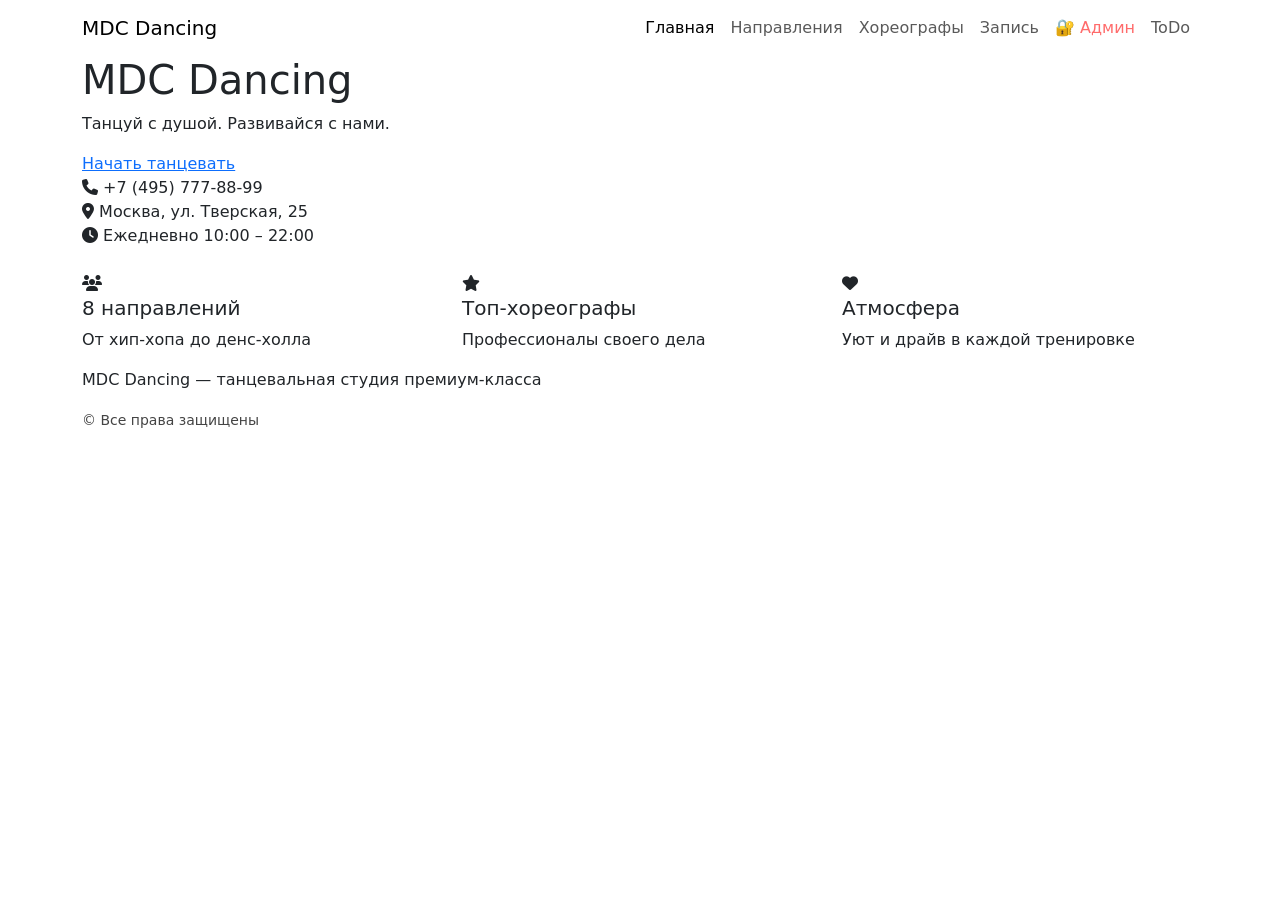
==== index.html @ 261392bf "Add files via upload" ====
<!DOCTYPE html>
<html lang="ru">
<head>
    <meta charset="UTF-8">
    <meta name="viewport" content="width=device-width, initial-scale=1.0">
    <title>MDC Dancing - Главная</title>
    <link rel="manifest" href="/mdc-dancing/manifest.json">
    <link href="https://cdn.jsdelivr.net/npm/bootstrap@5.3.0/dist/css/bootstrap.min.css" rel="stylesheet">
    <link rel="stylesheet" href="https://cdnjs.cloudflare.com/ajax/libs/font-awesome/6.4.0/css/all.min.css">
    <link rel="stylesheet" href="css/style.css">
</head>
<body>

    <nav class="navbar navbar-expand-lg">
        <div class="container">
            <a class="navbar-brand" href="index.html">MDC <span>Dancing</span></a>
            <button class="navbar-toggler" type="button" data-bs-toggle="collapse" data-bs-target="#navMenu">
                <span class="navbar-toggler-icon"></span>
            </button>
            <div class="collapse navbar-collapse" id="navMenu">
                <ul class="navbar-nav ms-auto">
                    <li class="nav-item"><a class="nav-link active" href="index.html">Главная</a></li>
                    <li class="nav-item"><a class="nav-link" href="styles.html">Направления</a></li>
                    <li class="nav-item"><a class="nav-link" href="choreographers.html">Хореографы</a></li>
                    <li class="nav-item"><a class="nav-link" href="booking.html">Запись</a></li>
                    <li class="nav-item"><a class="nav-link" href="php/admin.php" style="color: #ff6b6b !important;">🔐 Админ</a></li>
                    <li class="nav-item"><a class="nav-link" href="todo.html">ToDo</a></li>
                </ul>
            </div>
        </div>
    </nav>

    <div class="container">

        <div class="hero">
            <h1>MDC <span>Dancing</span></h1>
            <p>Танцуй с душой. Развивайся с нами.</p>
            <a href="styles.html" class="btn-start">Начать танцевать</a>
        </div>
        
        <!-- Контакты на главной -->
        <div class="contacts-block">
            <div class="contact-item">
                <i class="fas fa-phone"></i>
                <span>+7 (495) 777-88-99</span>
            </div>
            <div class="contact-item">
                <i class="fas fa-map-marker-alt"></i>
                <span>Москва, ул. Тверская, 25</span>
            </div>
            <div class="contact-item">
                <i class="fas fa-clock"></i>
                <span>Ежедневно 10:00 – 22:00</span>
            </div>
        </div>
        
        <div class="row mt-4">
            <div class="col-md-4">
                <div class="style-card">
                    <div class="icon"><i class="fas fa-users"></i></div>
                    <h5>8 направлений</h5>
                    <p>От хип-хопа до денс-холла</p>
                    <div class="hover-line"></div>
                </div>
            </div>
            <div class="col-md-4">
                <div class="style-card">
                    <div class="icon"><i class="fas fa-star"></i></div>
                    <h5>Топ-хореографы</h5>
                    <p>Профессионалы своего дела</p>
                    <div class="hover-line"></div>
                </div>
            </div>
            <div class="col-md-4">
                <div class="style-card">
                    <div class="icon"><i class="fas fa-heart"></i></div>
                    <h5>Атмосфера</h5>
                    <p>Уют и драйв в каждой тренировке</p>
                    <div class="hover-line"></div>
                </div>
            </div>
        </div>

    </div>

    <footer>
        <div class="container">
            <p>MDC <span>Dancing</span> — танцевальная студия премиум-класса</p>
            <small style="color: #444;">© <span id="currentYear"></span> Все права защищены</small>
        </div>
    </footer>

    <script src="https://cdn.jsdelivr.net/npm/bootstrap@5.3.0/dist/js/bootstrap.bundle.min.js"></script>
    <script src="js/main.js"></script>
    <script>
    if ('serviceWorker' in navigator) {
        navigator.serviceWorker.register('/mdc-dancing/sw.js')
            .then(() => console.log('✅ Service Worker зарегистрирован успешно!'))
            .catch(() => console.log('❌ Ошибка регистрации Service Worker'));
    }
    </script>
</body>
</html>
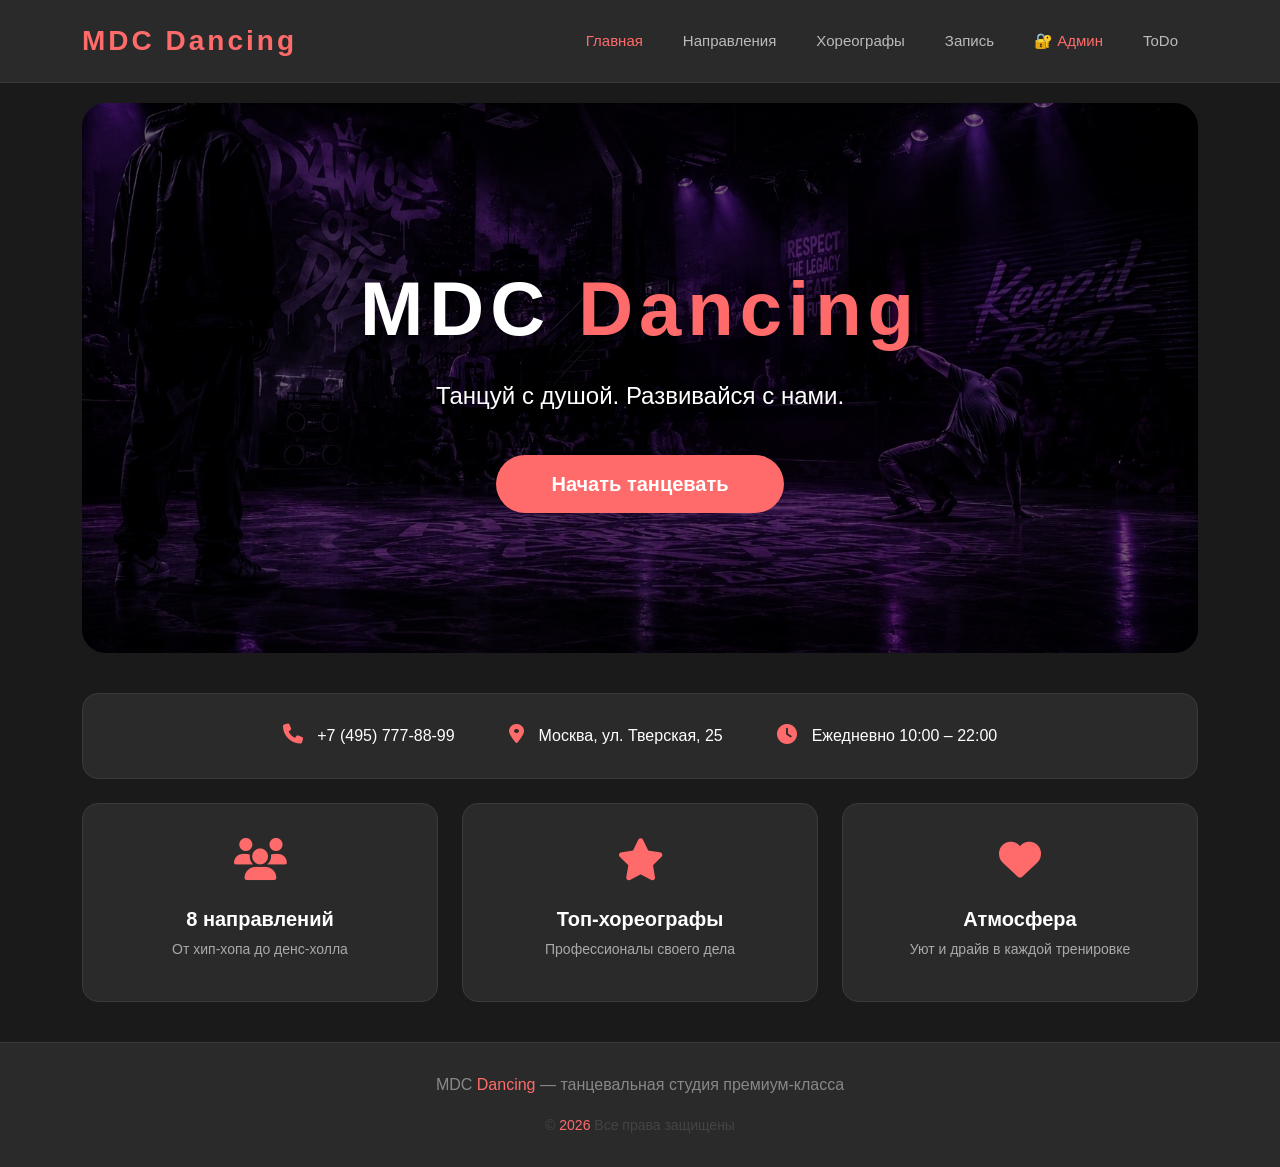
==== commit 9ef78ee3: "Update index.html" ====
--- a/index.html
+++ b/index.html
@@ -4,7 +4,7 @@
     <meta charset="UTF-8">
     <meta name="viewport" content="width=device-width, initial-scale=1.0">
     <title>MDC Dancing - Главная</title>
-    <link rel="manifest" href="/mdc-dancing/manifest.json">
+    <link rel="manifest" href="/manifest.json">
     <link href="https://cdn.jsdelivr.net/npm/bootstrap@5.3.0/dist/css/bootstrap.min.css" rel="stylesheet">
     <link rel="stylesheet" href="https://cdnjs.cloudflare.com/ajax/libs/font-awesome/6.4.0/css/all.min.css">
     <link rel="stylesheet" href="css/style.css">
@@ -100,4 +100,4 @@
     }
     </script>
 </body>
-</html>+</html>
--- a/css/style.css
+++ b/css/style.css
@@ -0,0 +1,283 @@
+/* Тёмно-серая тема с фоновым изображением */
+body {
+    background: #1a1a1a;
+    color: #e8e8e8;
+    font-family: 'Segoe UI', Tahoma, Geneva, Verdana, sans-serif;
+}
+
+/* Шапка */
+.navbar {
+    background: #2a2a2a !important;
+    border-bottom: 1px solid #3a3a3a;
+    padding: 15px 0;
+}
+.navbar-brand {
+    font-size: 28px;
+    font-weight: 800;
+    letter-spacing: 3px;
+    color: #ff6b6b !important;
+}
+.navbar-brand span {
+    color: #ff6b6b;
+}
+.nav-link {
+    color: #bbbbbb !important;
+    font-weight: 500;
+    margin: 0 12px;
+    transition: 0.3s;
+    font-size: 15px;
+}
+.nav-link:hover, .nav-link.active {
+    color: #ff6b6b !important;
+}
+
+/* Главная с фоновым изображением */
+.hero {
+    text-align: center;
+    padding: 140px 0 120px;
+    background-image: url('../images/dance-bg.jpg');
+    background-size: cover;
+    background-position: center;
+    background-repeat: no-repeat;
+    border-radius: 24px;
+    margin: 20px 0 40px;
+    position: relative;
+    min-height: 550px;
+    display: flex;
+    flex-direction: column;
+    justify-content: center;
+    align-items: center;
+}
+
+/* Затемнение для читаемости текста */
+.hero::before {
+    content: '';
+    position: absolute;
+    top: 0;
+    left: 0;
+    right: 0;
+    bottom: 0;
+    background: rgba(0, 0, 0, 0.55);
+    border-radius: 24px;
+}
+
+/* Текст поверх затемнения */
+.hero h1,
+.hero p,
+.hero .btn-start {
+    position: relative;
+    z-index: 1;
+}
+
+.hero h1 {
+    font-size: 76px;
+    font-weight: 900;
+    letter-spacing: 6px;
+    color: #ffffff;
+    text-shadow: 0 4px 30px rgba(0, 0, 0, 0.6);
+}
+.hero h1 span {
+    color: #ff6b6b;
+}
+.hero p {
+    font-size: 24px;
+    color: #ffffff;
+    margin-top: 15px;
+    text-shadow: 0 2px 15px rgba(0, 0, 0, 0.6);
+}
+.btn-start {
+    background: #ff6b6b;
+    color: #fff;
+    border: none;
+    padding: 14px 55px;
+    border-radius: 50px;
+    font-weight: 600;
+    font-size: 20px;
+    margin-top: 25px;
+    transition: 0.3s;
+    text-decoration: none;
+    display: inline-block;
+    position: relative;
+    z-index: 1;
+}
+.btn-start:hover {
+    background: #ff5252;
+    transform: scale(1.05);
+    color: #fff;
+}
+
+/* Карточки направлений */
+.section-title {
+    font-size: 36px;
+    font-weight: 700;
+    margin-bottom: 35px;
+    border-left: 4px solid #ff6b6b;
+    padding-left: 20px;
+    color: #ffffff;
+}
+.section-title span {
+    color: #ff6b6b;
+}
+
+.style-card {
+    background: #2a2a2a;
+    border: 1px solid #3a3a3a;
+    border-radius: 16px;
+    padding: 25px 20px;
+    text-align: center;
+    transition: 0.3s;
+    cursor: pointer;
+    height: 100%;
+    position: relative;
+    overflow: hidden;
+}
+.style-card:hover {
+    transform: translateY(-8px);
+    border-color: #ff6b6b;
+    box-shadow: 0 10px 30px rgba(255, 107, 107, 0.15);
+}
+.style-card .icon {
+    font-size: 42px;
+    color: #ff6b6b;
+    margin-bottom: 15px;
+}
+.style-card h5 {
+    color: #ffffff;
+    font-weight: 700;
+    font-size: 20px;
+}
+.style-card p {
+    color: #aaaaaa;
+    font-size: 14px;
+    margin-top: 8px;
+}
+.style-card .hover-line {
+    position: absolute;
+    bottom: 0;
+    left: 0;
+    width: 100%;
+    height: 3px;
+    background: #ff6b6b;
+    transform: scaleX(0);
+    transition: 0.3s;
+}
+.style-card:hover .hover-line {
+    transform: scaleX(1);
+}
+
+/* Цены на занятия */
+.pricing {
+    margin-top: 15px;
+    display: flex;
+    flex-direction: column;
+    gap: 4px;
+}
+.price-single {
+    color: #ff6b6b;
+    font-weight: 600;
+    font-size: 15px;
+}
+.price-pack {
+    color: #999999;
+    font-size: 13px;
+}
+.price-pack::before {
+    content: "• ";
+    color: #ff6b6b;
+}
+
+/* Хореографы */
+.choreographer-card {
+    background: #2a2a2a;
+    border: 1px solid #3a3a3a;
+    border-radius: 16px;
+    padding: 20px;
+    margin-bottom: 20px;
+    transition: 0.3s;
+    display: flex;
+    align-items: center;
+    gap: 20px;
+}
+.choreographer-card:hover {
+    border-color: #ff6b6b;
+    background: #323232;
+}
+.choreographer-card .avatar {
+    width: 60px;
+    height: 60px;
+    border-radius: 50%;
+    background: #3a3a3a;
+    display: flex;
+    align-items: center;
+    justify-content: center;
+    font-size: 26px;
+    color: #ff6b6b;
+    flex-shrink: 0;
+    overflow: hidden;
+}
+.choreographer-card .info h5 {
+    color: #ffffff;
+    margin: 0;
+    font-weight: 600;
+}
+.choreographer-card .info .style-tag {
+    color: #ff6b6b;
+    font-size: 14px;
+    font-weight: 500;
+}
+.choreographer-card .info p {
+    color: #aaaaaa;
+    font-size: 14px;
+    margin: 5px 0 0;
+}
+
+/* Контакты на главной */
+.contacts-block {
+    background: #2a2a2a;
+    border: 1px solid #3a3a3a;
+    border-radius: 16px;
+    padding: 30px;
+    margin-top: 40px;
+    text-align: center;
+}
+.contacts-block .contact-item {
+    display: inline-block;
+    margin: 0 25px;
+    color: #bbbbbb;
+}
+.contacts-block .contact-item i {
+    color: #ff6b6b;
+    font-size: 20px;
+    margin-right: 10px;
+}
+.contacts-block .contact-item span {
+    color: #ffffff;
+    font-weight: 500;
+}
+
+/* Подвал */
+footer {
+    background: #2a2a2a;
+    border-top: 1px solid #3a3a3a;
+    padding: 30px 0;
+    margin-top: 40px;
+    text-align: center;
+    color: #888888;
+}
+footer span {
+    color: #ff6b6b;
+}
+
+/* Адаптив */
+@media (max-width: 768px) {
+    .hero h1 {
+        font-size: 36px;
+    }
+    .choreographer-card {
+        flex-wrap: wrap;
+    }
+    .contacts-block .contact-item {
+        display: block;
+        margin: 10px 0;
+    }
+}
